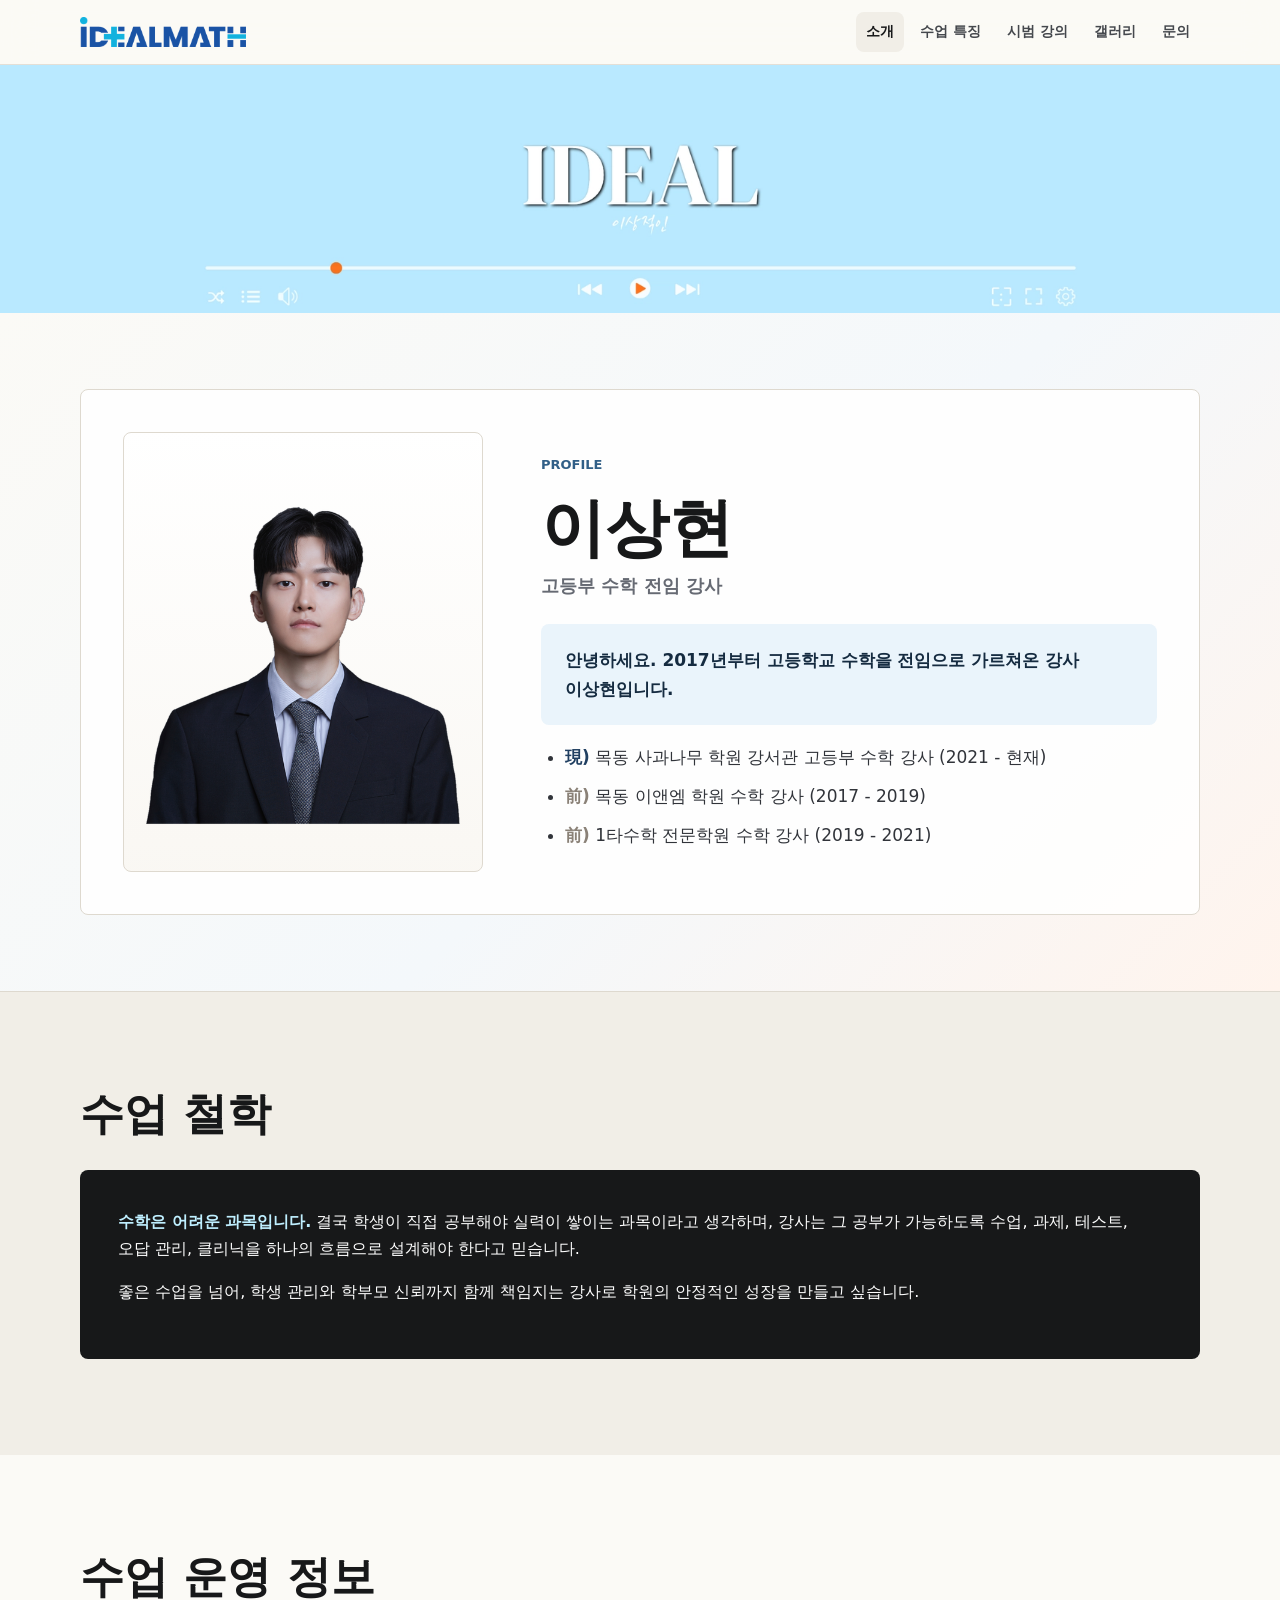
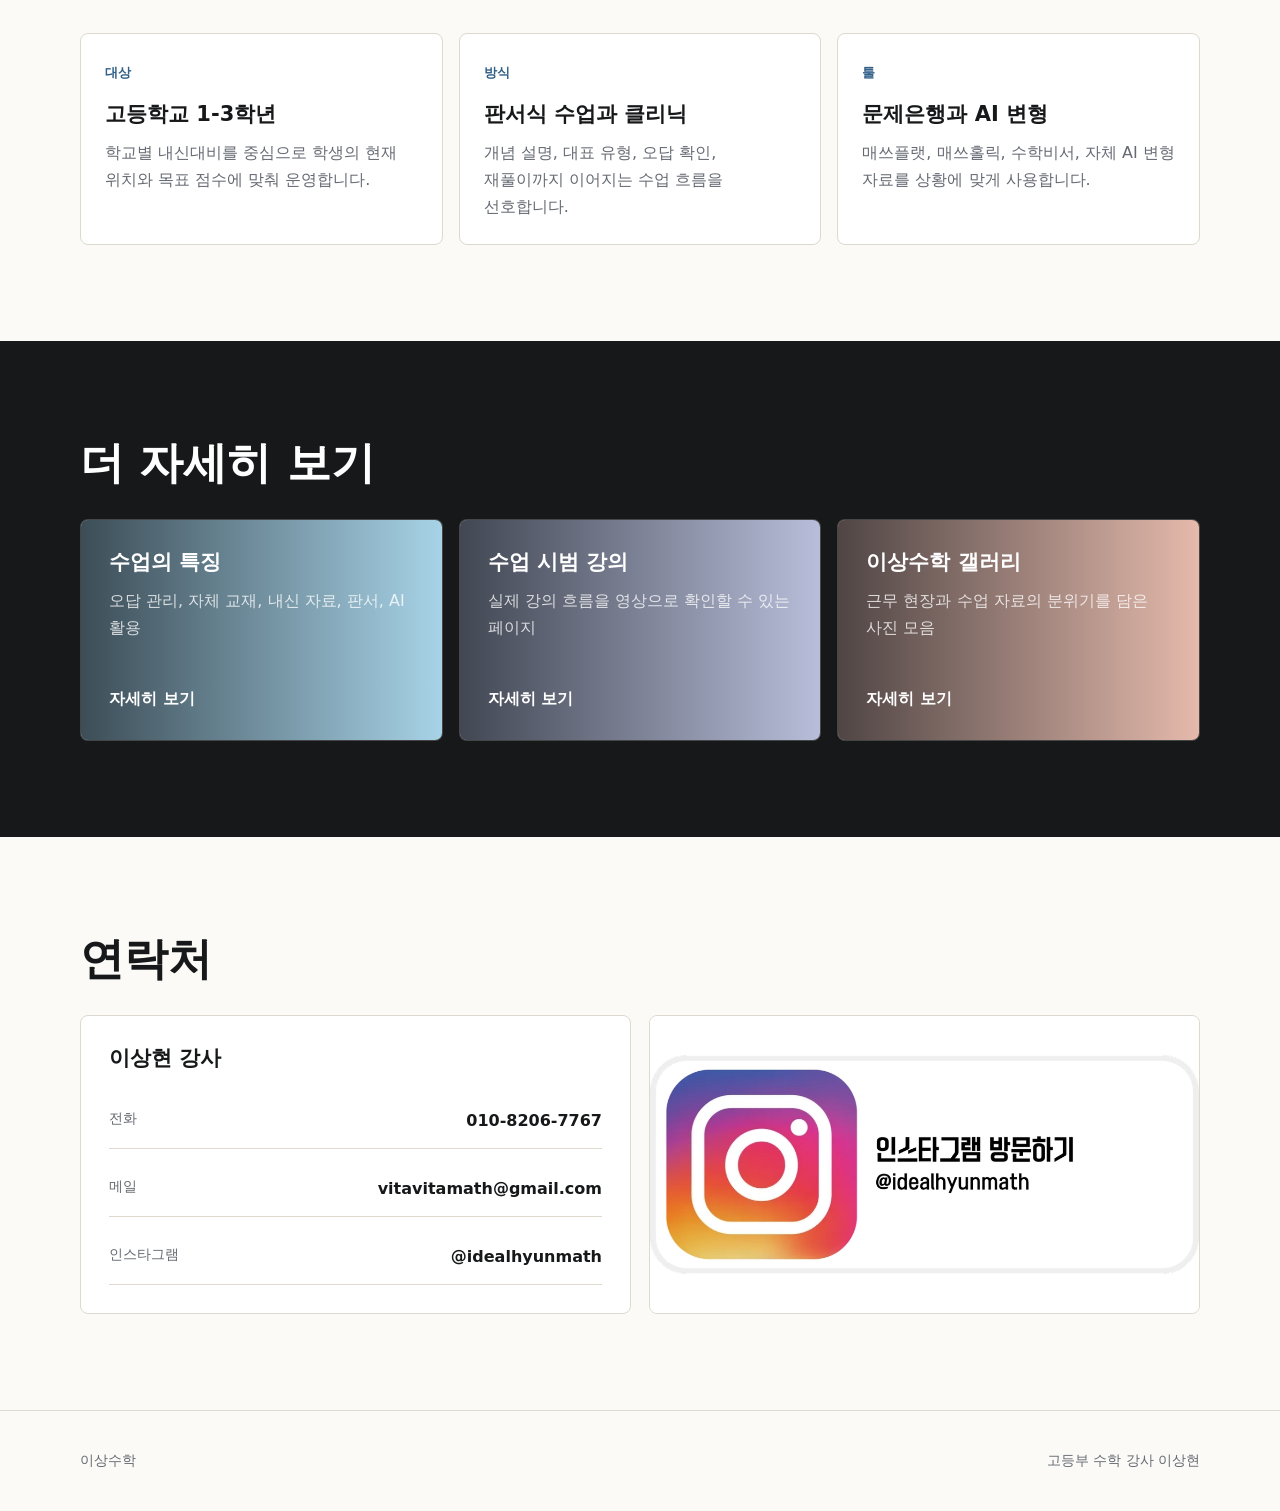
==== index.html @ 8112c1c3 "Deploy IDEALMATH website" ====
<!doctype html>
<html lang="ko">
  <head>
    <meta charset="utf-8">
    <meta name="viewport" content="width=device-width, initial-scale=1">
    <title>이상현 소개 | 고등부 수학 강사</title>
    <meta name="description" content="2017년부터 고등학교 수학을 전임으로 가르쳐온 강사 이상현의 소개 페이지입니다.">
    <link rel="stylesheet" href="styles.css">
  </head>
  <body>
    <header class="site-header">
      <nav class="nav" aria-label="주요 메뉴">
        <a class="brand" href="index.html" aria-label="이상수학 홈">
          <img src="assets/idealmath-logo-transparent.png" alt="IDEALMATH">
        </a>
        <div class="nav-links">
          <a href="index.html" aria-current="page">소개</a>
          <a href="features.html">수업 특징</a>
          <a href="demo.html">시범 강의</a>
          <a href="gallery.html">갤러리</a>
          <a href="#contact">문의</a>
        </div>
      </nav>
    </header>

    <main>
      <section class="cover-strip" aria-label="IDEAL 브랜드 커버">
        <img src="assets/cover.png" alt="IDEAL 이상수학 브랜드 커버">
      </section>

      <section class="hero intro-hero">
        <div class="container intro-grid">
          <div class="intro-photo">
            <img src="assets/profile-cutout-chest.png" alt="수학 강사 이상현 프로필 사진">
          </div>
          <div class="intro-copy">
            <p class="resume-label">PROFILE</p>
            <h1>이상현</h1>
            <p class="resume-role">고등부 수학 전임 강사</p>
            <div class="hero-callout">
              안녕하세요. 2017년부터 고등학교 수학을 전임으로 가르쳐온 강사 이상현입니다.
            </div>
            <ul class="intro-career" aria-label="약력">
              <li><strong>現)</strong> 목동 사과나무 학원 강서관 고등부 수학 강사 (2021 - 현재)</li>
              <li><span>前)</span> 목동 이앤엠 학원 수학 강사 (2017 - 2019)</li>
              <li><span>前)</span> 1타수학 전문학원 수학 강사 (2019 - 2021)</li>
            </ul>
          </div>
        </div>
      </section>

      <section class="section soft">
        <div class="container">
          <div class="section-head">
            <h2>수업 철학</h2>
          </div>
          <div class="philosophy">
            <p><strong>수학은 어려운 과목입니다.</strong> 결국 학생이 직접 공부해야 실력이 쌓이는 과목이라고 생각하며, 강사는 그 공부가 가능하도록 수업, 과제, 테스트, 오답 관리, 클리닉을 하나의 흐름으로 설계해야 한다고 믿습니다.</p>
            <p>좋은 수업을 넘어, 학생 관리와 학부모 신뢰까지 함께 책임지는 강사로 학원의 안정적인 성장을 만들고 싶습니다.</p>
          </div>
        </div>
      </section>

      <section class="section">
        <div class="container">
          <div class="section-head">
            <h2>수업 운영 정보</h2>
          </div>
          <div class="info-grid">
            <article class="info-card">
              <span>대상</span>
              <h3>고등학교 1-3학년</h3>
              <p>학교별 내신대비를 중심으로 학생의 현재 위치와 목표 점수에 맞춰 운영합니다.</p>
            </article>
            <article class="info-card">
              <span>방식</span>
              <h3>판서식 수업과 클리닉</h3>
              <p>개념 설명, 대표 유형, 오답 확인, 재풀이까지 이어지는 수업 흐름을 선호합니다.</p>
            </article>
            <article class="info-card">
              <span>툴</span>
              <h3>문제은행과 AI 변형</h3>
              <p>매쓰플랫, 매쓰홀릭, 수학비서, 자체 AI 변형 자료를 상황에 맞게 사용합니다.</p>
            </article>
          </div>
        </div>
      </section>

      <section class="section dark">
        <div class="container">
          <div class="section-head">
            <h2>더 자세히 보기</h2>
          </div>
          <div class="card-grid">
            <a class="page-card" href="features.html">
              <img src="assets/card-features.png" alt="수업의 특징 페이지 배너">
              <div class="page-card-body">
                <div>
                  <h3>수업의 특징</h3>
                  <p>오답 관리, 자체 교재, 내신 자료, 판서, AI 활용</p>
                </div>
                <span class="arrow">자세히 보기</span>
              </div>
            </a>
            <a class="page-card" href="demo.html">
              <img src="assets/card-demo.png" alt="수업 시범 강의 페이지 배너">
              <div class="page-card-body">
                <div>
                  <h3>수업 시범 강의</h3>
                  <p>실제 강의 흐름을 영상으로 확인할 수 있는 페이지</p>
                </div>
                <span class="arrow">자세히 보기</span>
              </div>
            </a>
            <a class="page-card" href="gallery.html">
              <img src="assets/card-gallery.png" alt="이상수학 갤러리 페이지 배너">
              <div class="page-card-body">
                <div>
                  <h3>이상수학 갤러리</h3>
                  <p>근무 현장과 수업 자료의 분위기를 담은 사진 모음</p>
                </div>
                <span class="arrow">자세히 보기</span>
              </div>
            </a>
          </div>
        </div>
      </section>

      <section id="contact" class="section">
        <div class="container">
          <div class="section-head">
            <h2>연락처</h2>
          </div>
          <div class="contact-layout">
            <div class="contact-card">
              <h3>이상현 강사</h3>
              <div class="contact-list">
                <a href="tel:010-8206-7767"><span>전화</span><strong>010-8206-7767</strong></a>
                <a href="mailto:vitavitamath@gmail.com"><span>메일</span><strong>vitavitamath@gmail.com</strong></a>
                <a href="https://www.instagram.com/idealhyunmath/" target="_blank" rel="noreferrer"><span>인스타그램</span><strong>@idealhyunmath</strong></a>
              </div>
            </div>
            <a class="contact-card instagram-link" href="https://www.instagram.com/idealhyunmath/" target="_blank" rel="noreferrer" aria-label="인스타그램 방문하기">
              <img src="assets/instagram-card.png" alt="인스타그램 방문하기 카드">
            </a>
          </div>
        </div>
      </section>
    </main>

    <footer class="footer">
      <div class="container">
        <span>이상수학</span>
        <span>고등부 수학 강사 이상현</span>
      </div>
    </footer>
  </body>
</html>
---- styles.css ----
:root {
  --ink: #171819;
  --muted: #666a73;
  --line: #ded9cf;
  --paper: #fbfaf6;
  --soft: #f1eee7;
  --sky: #bfefff;
  --blue: #203f61;
  --blue-2: #315f87;
  --peach: #ffc9b7;
  --lavender: #d8d6f2;
  --sage: #cfe4d7;
  --white: #ffffff;
  --shadow: 0 22px 60px rgba(23, 24, 25, 0.12);
}

* {
  box-sizing: border-box;
}

html {
  scroll-behavior: smooth;
}

body {
  margin: 0;
  background: var(--paper);
  color: var(--ink);
  font-family: "Pretendard", "Apple SD Gothic Neo", "Malgun Gothic", system-ui, sans-serif;
  line-height: 1.7;
  word-break: keep-all;
}

img {
  display: block;
  max-width: 100%;
}

a {
  color: inherit;
  text-decoration: none;
}

.site-header {
  position: sticky;
  top: 0;
  z-index: 10;
  border-bottom: 1px solid rgba(222, 217, 207, 0.82);
  background: rgba(251, 250, 246, 0.9);
  backdrop-filter: blur(16px);
}

.nav {
  width: min(1120px, calc(100% - 32px));
  min-height: 64px;
  margin: 0 auto;
  display: flex;
  align-items: center;
  justify-content: space-between;
  gap: 24px;
}

.brand {
  display: flex;
  align-items: center;
  flex: 0 0 auto;
  white-space: nowrap;
}

.brand img {
  display: block;
  width: clamp(128px, 13vw, 168px);
  height: auto;
}

.brand-mark {
  width: 28px;
  height: 28px;
  display: grid;
  place-items: center;
  border-radius: 8px;
  background: var(--ink);
  color: var(--white);
  font-size: 15px;
  font-weight: 900;
}

.nav-links {
  display: flex;
  align-items: center;
  gap: 6px;
  color: #45484d;
  font-size: 14px;
  font-weight: 650;
}

.nav-links a {
  padding: 8px 10px;
  border-radius: 8px;
}

.nav-links a:hover,
.nav-links a[aria-current="page"] {
  background: var(--soft);
  color: var(--ink);
}

.container {
  width: min(1120px, calc(100% - 32px));
  margin: 0 auto;
}

.cover-strip {
  overflow: hidden;
  background: var(--sky);
}

.cover-strip img {
  width: 100%;
  height: clamp(150px, 21vw, 248px);
  object-fit: cover;
}

.hero {
  padding: clamp(48px, 8vw, 92px) 0 56px;
}

.intro-hero {
  padding: clamp(44px, 7vw, 76px) 0;
  background: linear-gradient(135deg, #fbfaf6 0%, #f4f8fb 55%, #fff4ed 100%);
  color: var(--ink);
  border-bottom: 1px solid var(--line);
}

.intro-grid {
  display: grid;
  grid-template-columns: minmax(260px, 360px) minmax(0, 1fr);
  gap: clamp(28px, 5vw, 58px);
  align-items: center;
  padding: clamp(22px, 3.8vw, 42px);
  border: 1px solid var(--line);
  border-radius: 8px;
  background: rgba(255, 255, 255, 0.88);
}

.intro-photo {
  width: 100%;
  min-height: clamp(360px, 39vw, 440px);
  display: flex;
  align-items: center;
  justify-content: center;
  overflow: hidden;
  padding: clamp(18px, 3vw, 28px);
  border: 1px solid var(--line);
  border-radius: 8px;
  background: linear-gradient(180deg, rgba(255, 255, 255, 0.92), rgba(248, 245, 239, 0.72));
}

.intro-photo img {
  width: auto;
  height: clamp(300px, 32vw, 382px);
  max-width: none;
  object-fit: contain;
  object-position: center;
  border: 0;
  border-radius: 0;
  background: transparent;
}

.intro-copy {
  display: grid;
  gap: 18px;
}

.intro-hero .hero-callout {
  width: min(100%, 620px);
  border-left: 0;
  background: #eaf4fb;
  color: #152b40;
  font-size: 17px;
}

.intro-career {
  display: grid;
  gap: 10px;
  margin: 0;
  padding-left: 24px;
  color: #31343a;
  font-size: 17px;
}

.intro-career strong {
  color: var(--blue);
  font-weight: 850;
}

.intro-career span {
  color: #8a8177;
  font-weight: 750;
}

.resume-label {
  margin: 0;
  color: var(--blue-2);
  font-size: 13px;
  font-weight: 900;
}

.intro-copy h1 {
  font-size: clamp(40px, 6vw, 64px);
}

.resume-role {
  margin: -10px 0 4px;
  color: var(--muted);
  font-size: 18px;
  font-weight: 700;
}

.hero-grid {
  display: grid;
  grid-template-columns: minmax(280px, 0.86fr) minmax(360px, 1.14fr);
  gap: clamp(28px, 5vw, 64px);
  align-items: center;
}

.portrait-stage {
  position: relative;
  min-height: 510px;
  display: grid;
  align-items: center;
}

.portrait-card {
  position: relative;
  width: min(390px, 100%);
  margin: 0 auto;
  padding: 18px;
  border: 1px solid var(--line);
  border-radius: 8px;
  background: var(--white);
  box-shadow: none;
}

.portrait-card::before {
  content: "";
  position: absolute;
  inset: 30px -24px -24px 38px;
  z-index: -1;
  border-radius: 8px;
  background: linear-gradient(135deg, var(--sky), var(--peach));
  display: none;
}

.portrait-card img {
  width: 100%;
  aspect-ratio: 1 / 1;
  object-fit: cover;
  border-radius: 50%;
  border: 7px solid #eef0f2;
  background: #dcdce0;
}

.profile-note {
  margin: 18px 4px 2px;
  display: grid;
  gap: 4px;
}

.profile-note strong {
  font-size: 18px;
}

.profile-note span {
  color: var(--muted);
  font-size: 14px;
}

.hero-copy {
  display: grid;
  gap: 24px;
}

.eyebrow {
  margin: 0;
  color: var(--blue-2);
  font-size: 14px;
  font-weight: 800;
}

h1,
h2,
h3,
p {
  margin-top: 0;
}

h1 {
  margin-bottom: 0;
  font-size: clamp(36px, 5vw, 58px);
  line-height: 1.08;
  letter-spacing: 0;
  overflow-wrap: normal;
}

h2 {
  margin-bottom: 14px;
  font-size: clamp(28px, 4vw, 44px);
  line-height: 1.18;
  letter-spacing: 0;
}

h3 {
  margin-bottom: 10px;
  font-size: 21px;
  line-height: 1.35;
}

.lead {
  margin-bottom: 0;
  color: #373a40;
  font-size: clamp(18px, 2.3vw, 23px);
  font-weight: 650;
  line-height: 1.62;
}

.hero-callout {
  border-left: 5px solid var(--blue);
  border-radius: 8px;
  padding: 22px 24px;
  background: #eaf4fb;
  color: #152b40;
  font-size: 18px;
  font-weight: 720;
}

.stat-row {
  display: grid;
  grid-template-columns: repeat(3, minmax(0, 1fr));
  gap: 10px;
}

.stat {
  min-height: 92px;
  padding: 17px;
  border: 1px solid var(--line);
  border-radius: 8px;
  background: var(--white);
}

.stat b {
  display: block;
  font-size: 23px;
  line-height: 1.1;
}

.stat span {
  display: block;
  margin-top: 8px;
  color: var(--muted);
  font-size: 13px;
  line-height: 1.35;
}

.contact-list strong {
  overflow-wrap: anywhere;
}

.section {
  padding: clamp(56px, 8vw, 96px) 0;
}

.section.soft {
  background: var(--soft);
}

.section.dark {
  background: var(--ink);
  color: var(--white);
}

.section.dark .section-head p,
.section.dark .muted {
  color: rgba(255, 255, 255, 0.72);
}

.section-head {
  width: min(760px, 100%);
  margin-bottom: 30px;
}

.section-head p {
  margin-bottom: 0;
  color: var(--muted);
  font-size: 17px;
}

.career-list {
  display: grid;
  gap: 12px;
  margin: 0;
  padding: 0;
  list-style: none;
}

.career-list li {
  padding: 18px 20px;
  border: 1px solid var(--line);
  border-radius: 8px;
  background: var(--white);
}

.career-list strong {
  color: var(--blue);
}

.philosophy {
  margin-top: 28px;
  padding: clamp(26px, 4vw, 38px);
  border-radius: 8px;
  background: var(--ink);
  color: var(--white);
}

.philosophy strong {
  color: var(--sky);
}

.info-grid,
.card-grid {
  display: grid;
  grid-template-columns: repeat(3, minmax(0, 1fr));
  gap: 16px;
}

.info-card,
.feature-card,
.lesson-card,
.contact-card {
  border: 1px solid var(--line);
  border-radius: 8px;
  background: var(--white);
}

.info-card {
  min-height: 190px;
  padding: 24px;
}

.info-card span,
.feature-card span,
.lesson-card span {
  display: inline-block;
  margin-bottom: 16px;
  color: var(--blue-2);
  font-size: 13px;
  font-weight: 900;
}

.info-card p,
.feature-card p,
.lesson-card p {
  margin-bottom: 0;
  color: var(--muted);
}

.page-card {
  position: relative;
  min-height: 220px;
  overflow: hidden;
  border-radius: 8px;
  border: 1px solid rgba(255, 255, 255, 0.16);
  background: #222;
  color: var(--white);
}

.page-card img {
  position: absolute;
  inset: 0;
  width: 100%;
  height: 100%;
  object-fit: cover;
  transition: transform 180ms ease;
}

.page-card::after {
  content: "";
  position: absolute;
  inset: 0;
  background: linear-gradient(90deg, rgba(12, 17, 22, 0.72), rgba(12, 17, 22, 0.1));
}

.page-card:hover img {
  transform: scale(1.03);
}

.page-card-body {
  position: relative;
  z-index: 1;
  min-height: 220px;
  padding: 28px;
  display: flex;
  flex-direction: column;
  justify-content: space-between;
}

.page-card-body p {
  margin: 0;
  color: rgba(255, 255, 255, 0.78);
}

.arrow {
  font-weight: 800;
}

.contact-layout {
  display: grid;
  grid-template-columns: 1fr 1fr;
  gap: 18px;
  align-items: stretch;
}

.contact-card {
  padding: 28px;
}

.contact-list {
  display: grid;
  gap: 12px;
  margin-top: 20px;
}

.contact-list a {
  display: flex;
  justify-content: space-between;
  gap: 16px;
  padding: 14px 0;
  border-bottom: 1px solid var(--line);
}

.contact-list span {
  color: var(--muted);
  font-size: 14px;
}

.instagram-link {
  overflow: hidden;
  padding: 0;
}

.instagram-link img {
  width: 100%;
  height: 100%;
  min-height: 214px;
  object-fit: contain;
  background: var(--white);
}

.page-hero {
  padding: clamp(54px, 8vw, 92px) 0 42px;
  background: linear-gradient(135deg, #effaff 0%, #fbfaf6 52%, #fff1e9 100%);
  border-bottom: 1px solid var(--line);
}

.page-hero .container {
  display: grid;
  grid-template-columns: minmax(0, 1fr) minmax(260px, 420px);
  gap: 34px;
  align-items: end;
}

.page-hero .container.is-simple {
  grid-template-columns: minmax(0, 780px);
}

.page-hero p {
  margin-bottom: 0;
  color: var(--muted);
  font-size: 18px;
}

.page-mini-card {
  padding: 24px;
  border: 1px solid rgba(32, 63, 97, 0.14);
  border-radius: 8px;
  background: rgba(255, 255, 255, 0.74);
}

.page-mini-card strong {
  display: block;
  margin-bottom: 8px;
  color: var(--blue);
}

.content-stack {
  display: grid;
  gap: 34px;
}

.feature-card {
  padding: clamp(22px, 4vw, 34px);
}

.feature-card header {
  display: flex;
  align-items: baseline;
  justify-content: space-between;
  gap: 16px;
  margin-bottom: 18px;
}

.feature-card small {
  color: var(--muted);
  font-weight: 800;
}

.image-row {
  display: grid;
  grid-template-columns: repeat(3, minmax(0, 1fr));
  gap: 12px;
  margin-top: 22px;
}

.image-row.two {
  grid-template-columns: repeat(2, minmax(0, 1fr));
}

.image-row a {
  display: block;
  min-width: 0;
  cursor: zoom-in;
}

.image-row img,
.video-frame,
.gallery-grid img {
  border-radius: 8px;
  border: 1px solid var(--line);
  background: var(--white);
}

.image-row img {
  width: 100%;
  height: auto;
  object-fit: contain;
  object-position: top;
}

.video-grid {
  display: grid;
  gap: 22px;
}

.video-card {
  display: grid;
  grid-template-columns: minmax(0, 1.15fr) minmax(260px, 0.85fr);
  gap: 24px;
  align-items: center;
  padding: 24px;
  border: 1px solid var(--line);
  border-radius: 8px;
  background: var(--white);
}

.video-frame {
  width: 100%;
  aspect-ratio: 16 / 9;
  overflow: hidden;
}

.video-frame iframe {
  width: 100%;
  height: 100%;
  border: 0;
}

.video-frame video {
  width: 100%;
  height: 100%;
  display: block;
  background: #111;
}

.video-card p {
  color: var(--muted);
}

.video-actions {
  margin-top: 18px;
}

.video-actions a {
  display: inline-flex;
  align-items: center;
  min-height: 42px;
  padding: 0 16px;
  border-radius: 8px;
  background: var(--blue);
  color: var(--white);
  font-size: 14px;
  font-weight: 800;
}

.gallery-grid {
  columns: 3 260px;
  column-gap: 14px;
}

.gallery-grid a {
  display: inline-block;
  width: 100%;
  margin: 0 0 14px;
  break-inside: avoid;
  cursor: zoom-in;
}

.gallery-grid img {
  width: 100%;
  height: auto;
}

.gallery-lightbox {
  position: fixed;
  inset: 0;
  z-index: 90;
  display: none;
  place-items: center;
  padding: 24px;
  background: rgba(12, 18, 24, 0.86);
}

.gallery-lightbox.is-open {
  display: grid;
}

.gallery-lightbox img {
  max-width: min(1120px, 94vw);
  max-height: 88vh;
  width: auto;
  height: auto;
  border: 1px solid rgba(255, 255, 255, 0.28);
  border-radius: 8px;
  background: var(--white);
  cursor: zoom-out;
}

.gallery-lightbox-close {
  position: absolute;
  top: 16px;
  right: 16px;
  width: 42px;
  height: 42px;
  display: grid;
  place-items: center;
  border: 1px solid rgba(255, 255, 255, 0.34);
  border-radius: 999px;
  background: rgba(255, 255, 255, 0.14);
  color: var(--white);
  font-size: 24px;
  line-height: 1;
  cursor: pointer;
}

.lightbox-open {
  overflow: hidden;
}

.footer {
  padding: 38px 0;
  border-top: 1px solid var(--line);
  background: var(--paper);
  color: var(--muted);
  font-size: 14px;
}

.footer .container {
  display: flex;
  justify-content: space-between;
  gap: 18px;
}

@media (max-width: 860px) {
  .nav {
    min-height: auto;
    padding: 14px 0;
    align-items: flex-start;
    flex-direction: column;
  }

  .nav-links {
    width: 100%;
    overflow-x: auto;
    padding-bottom: 2px;
  }

  .hero-grid,
  .intro-grid,
  .page-hero .container,
  .contact-layout,
  .video-card {
    grid-template-columns: 1fr;
  }

  .intro-grid {
    justify-items: center;
    text-align: left;
    padding: 18px;
  }

  .intro-photo {
    width: min(100%, 360px);
    min-height: 360px;
  }

  .intro-copy {
    width: 100%;
  }

  .intro-photo img {
    width: auto;
    height: 320px;
  }

  .portrait-stage {
    min-height: auto;
  }

  .portrait-card {
    max-width: 340px;
  }

  .stat-row,
  .info-grid,
  .card-grid {
    grid-template-columns: 1fr;
  }

  .image-row,
  .image-row.two {
    display: flex;
    grid-template-columns: none;
    gap: 10px;
    overflow-x: auto;
    padding-bottom: 10px;
    scroll-snap-type: x proximity;
  }

  .image-row a {
    flex: 0 0 72%;
    max-width: 72%;
    scroll-snap-align: start;
  }

  .image-row img {
    max-width: 100%;
  }

  .video-card {
    padding: 18px;
  }
}

@media (max-width: 560px) {
  .container,
  .nav {
    width: min(100% - 24px, 1120px);
  }

  .cover-strip img {
    height: 148px;
    object-position: center;
  }

  .hero {
    padding-top: 36px;
  }

  .intro-hero {
    padding-top: 36px;
  }

  .hero-callout {
    padding: 18px;
  }

  .intro-career {
    font-size: 16px;
  }

  .intro-photo img {
    height: 294px;
  }

  .stat,
  .info-card,
  .contact-card,
  .feature-card {
    padding: 18px;
  }

  .page-card-body {
    padding: 22px;
  }

  .footer .container {
    flex-direction: column;
  }
}
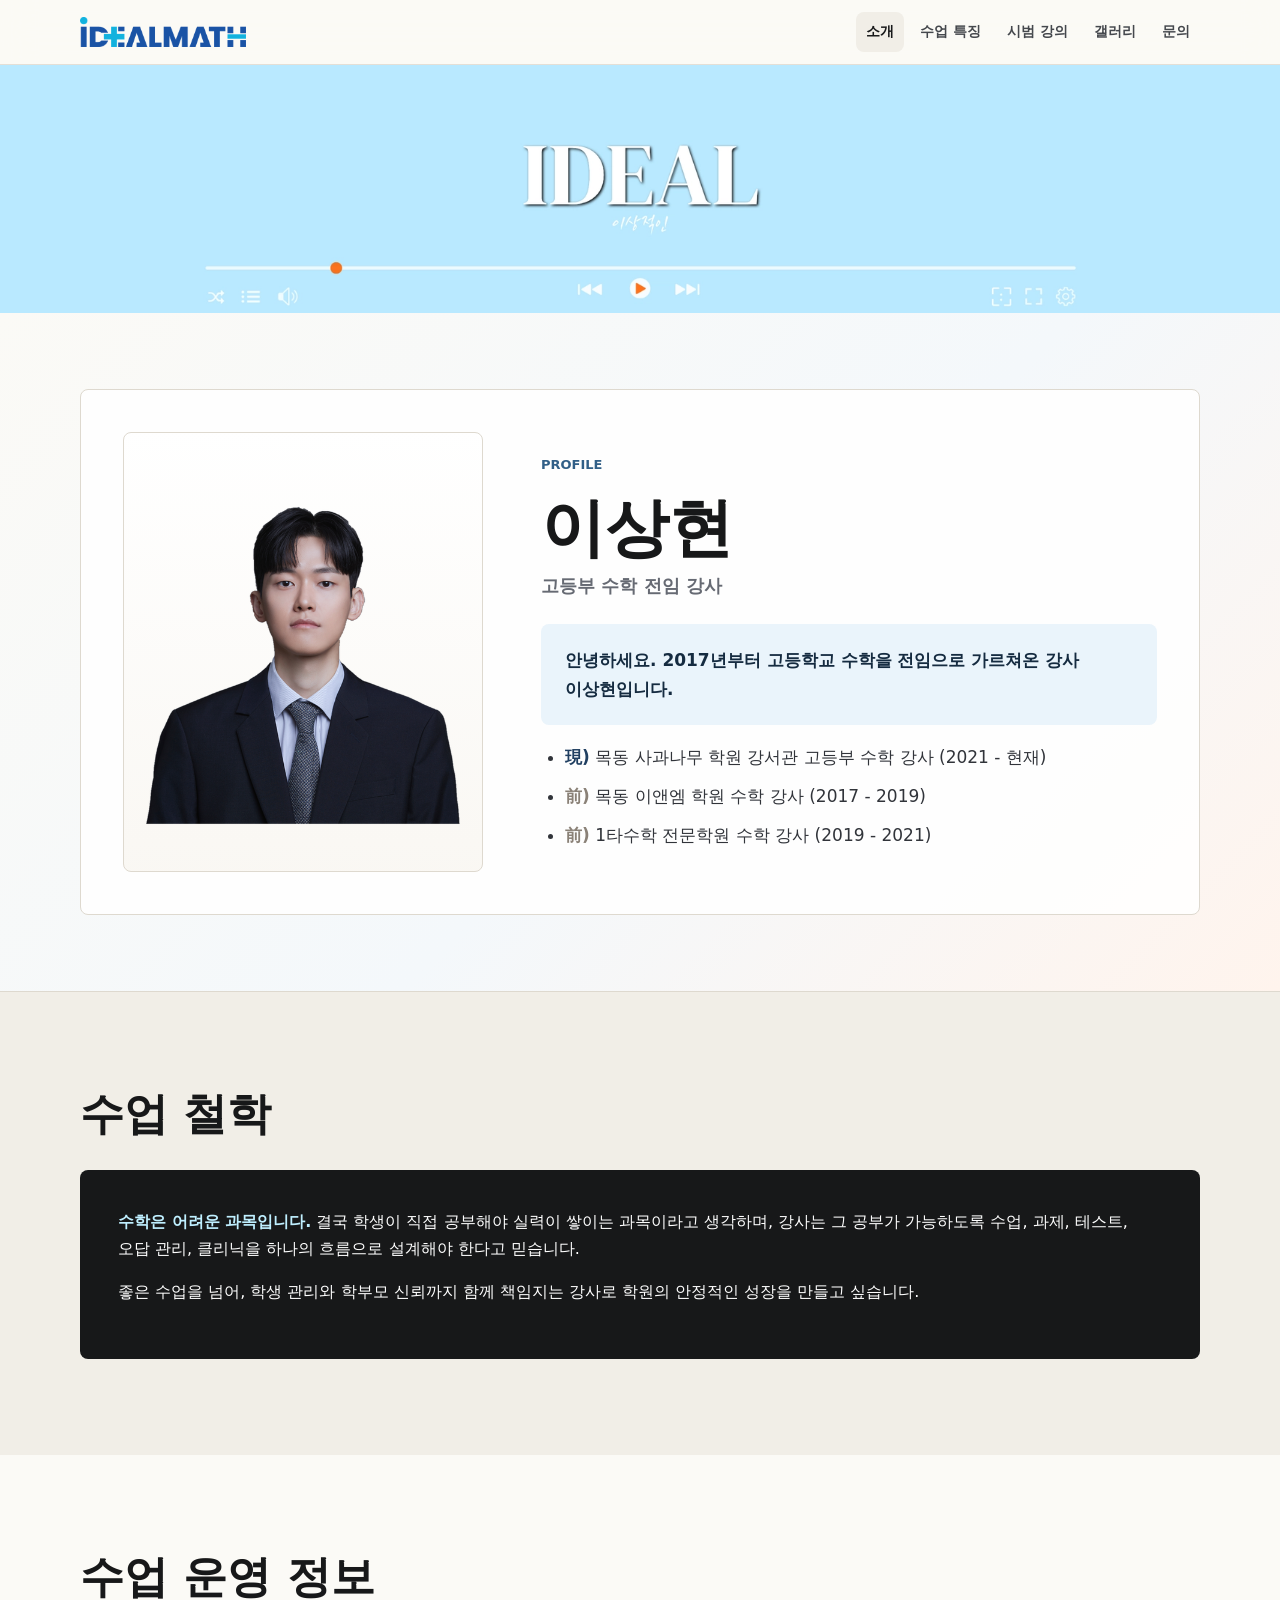
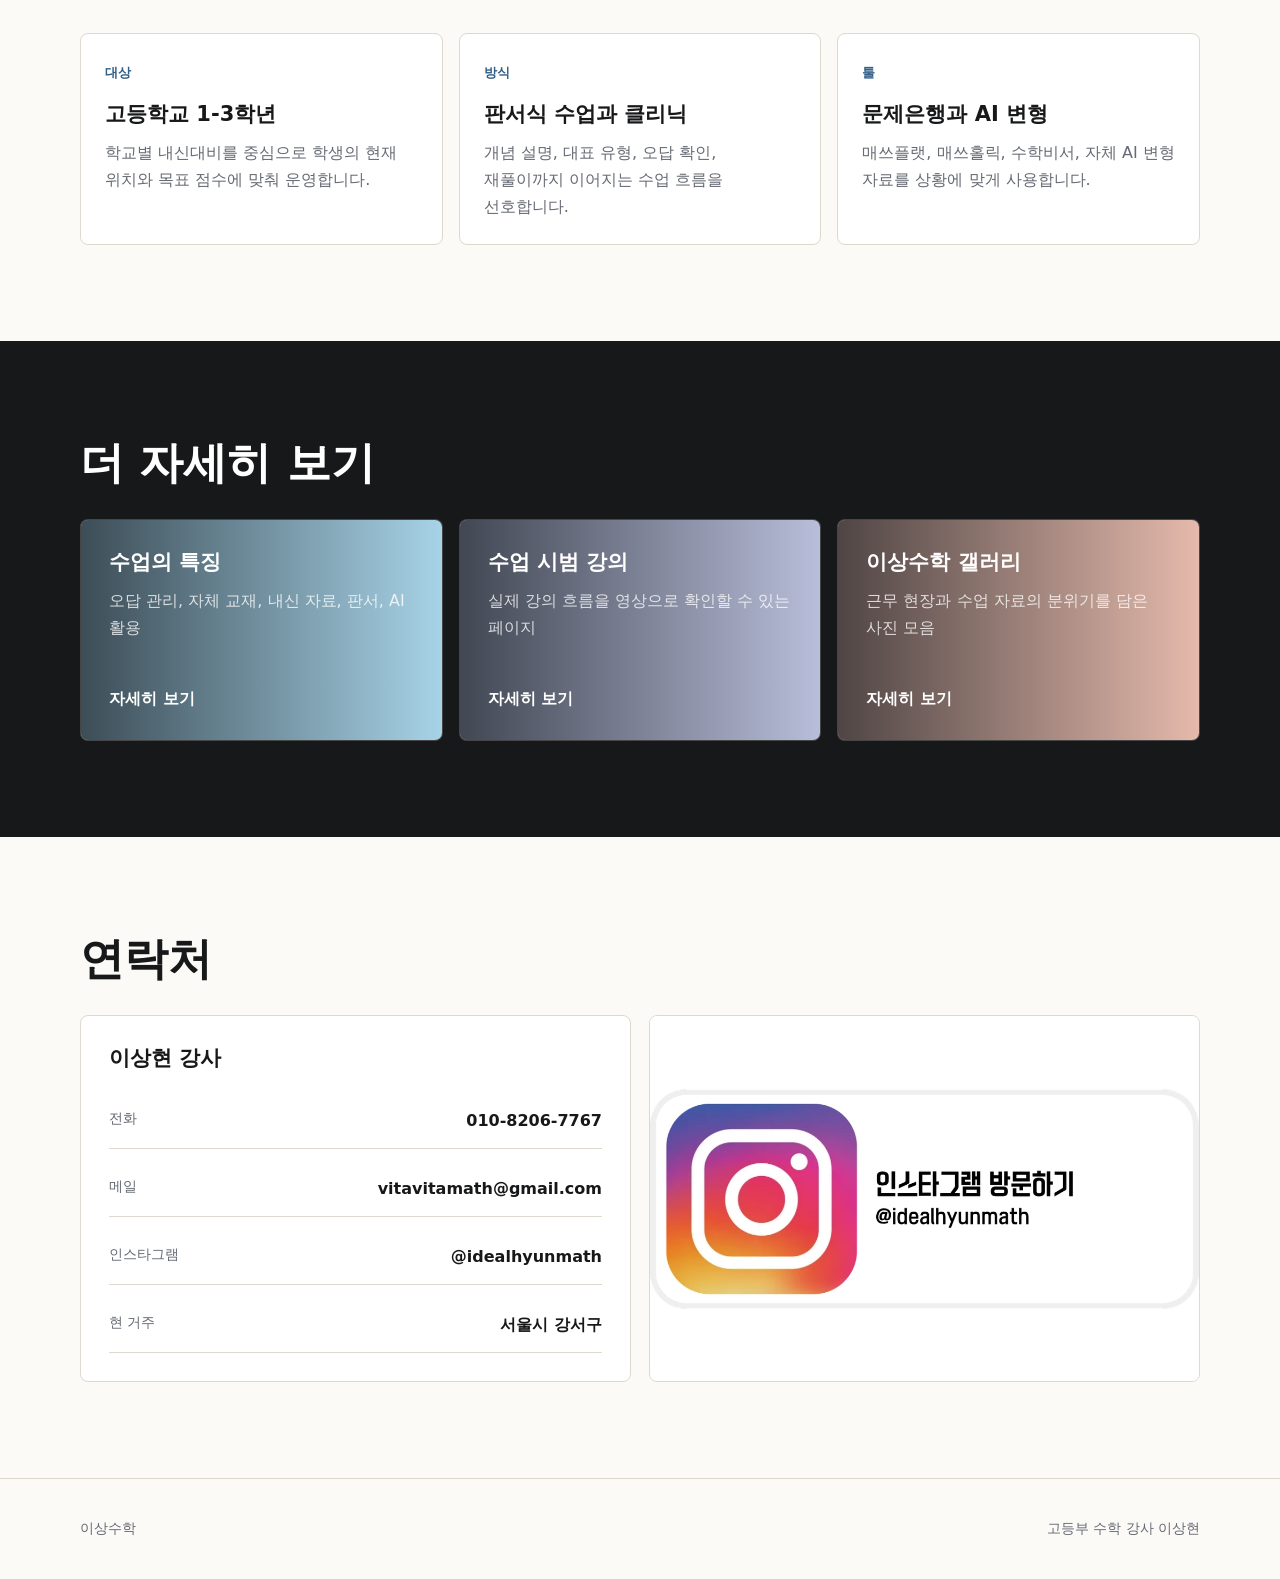
==== commit 6717df10: "Update contact and demo page" ====
--- a/index.html
+++ b/index.html
@@ -138,6 +138,7 @@
                 <a href="tel:010-8206-7767"><span>전화</span><strong>010-8206-7767</strong></a>
                 <a href="mailto:vitavitamath@gmail.com"><span>메일</span><strong>vitavitamath@gmail.com</strong></a>
                 <a href="https://www.instagram.com/idealhyunmath/" target="_blank" rel="noreferrer"><span>인스타그램</span><strong>@idealhyunmath</strong></a>
+                <div class="contact-row"><span>현 거주</span><strong>서울시 강서구</strong></div>
               </div>
             </div>
             <a class="contact-card instagram-link" href="https://www.instagram.com/idealhyunmath/" target="_blank" rel="noreferrer" aria-label="인스타그램 방문하기">
--- a/styles.css
+++ b/styles.css
@@ -530,7 +530,8 @@
   margin-top: 20px;
 }
 
-.contact-list a {
+.contact-list a,
+.contact-row {
   display: flex;
   justify-content: space-between;
   gap: 16px;
@@ -538,7 +539,8 @@
   border-bottom: 1px solid var(--line);
 }
 
-.contact-list span {
+.contact-list span,
+.contact-row span {
   color: var(--muted);
   font-size: 14px;
 }
@@ -662,6 +664,10 @@
   background: var(--white);
 }
 
+.video-card.media-only {
+  grid-template-columns: 1fr;
+}
+
 .video-frame {
   width: 100%;
   aspect-ratio: 16 / 9;
@@ -699,6 +705,20 @@
   color: var(--white);
   font-size: 14px;
   font-weight: 800;
+}
+
+.demo-social {
+  padding-top: 0;
+}
+
+.demo-social-layout {
+  display: grid;
+  grid-template-columns: minmax(260px, 480px);
+  justify-content: center;
+}
+
+.demo-instagram-link img {
+  min-height: auto;
 }
 
 .gallery-grid {
